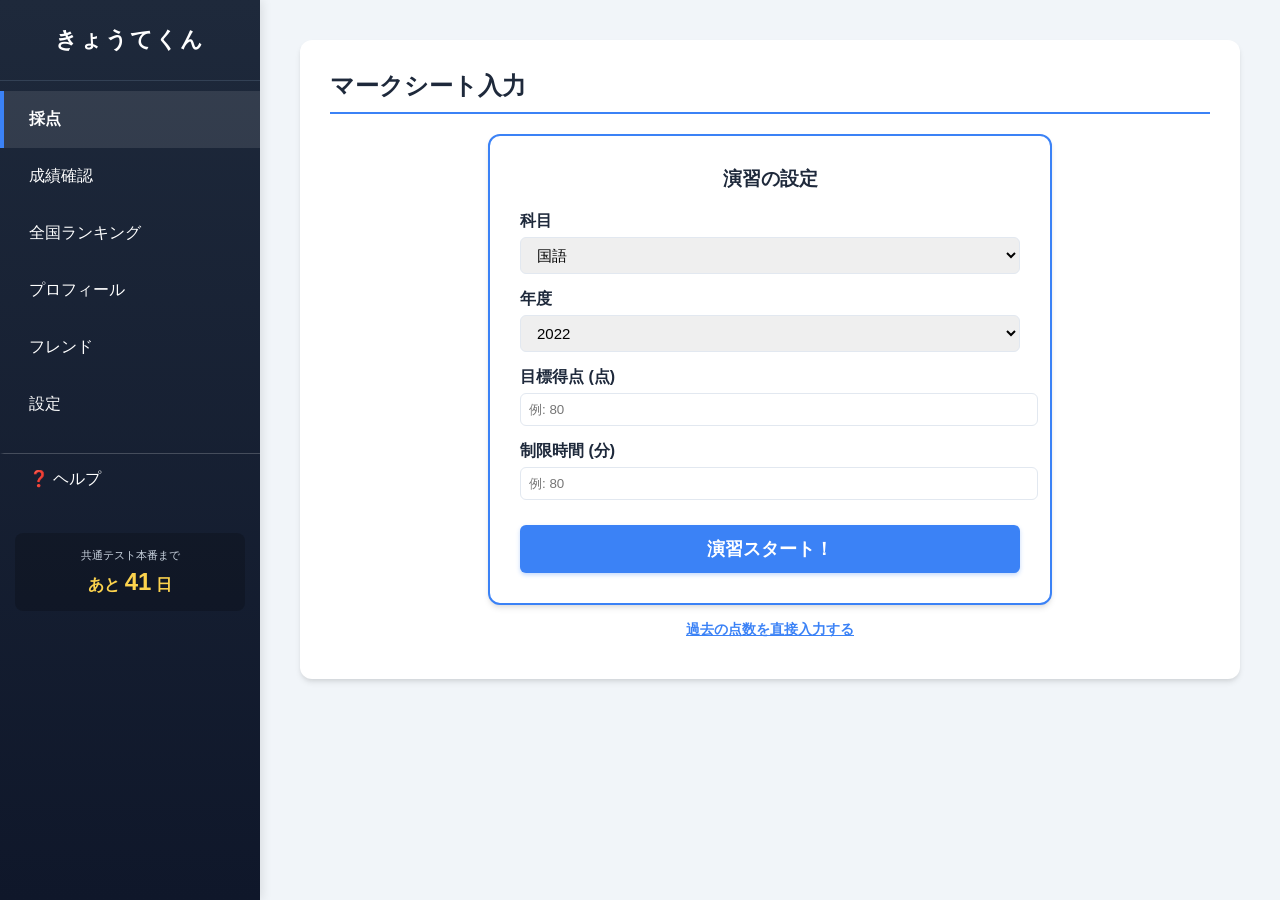
==== index.html @ b3121cf5 "Update index.html" ====
<!DOCTYPE html>
<html lang="ja">

<head>
    <meta charset="UTF-8">
    <meta name="viewport" content="width=device-width, initial-scale=1.0, maximum-scale=1.0, user-scalable=no">
    <title>共通テスト採点システム - きょうてくん</title>
    <link rel="stylesheet" href="style.css?v=4">
    <script src="https://cdn.jsdelivr.net/npm/chart.js"></script>
</head>

<body>

    <div class="app-container">
        <aside class="sidebar">
            <div class="sidebar-header">
                <h1>きょうてくん</h1>
            </div>
            <ul class="nav-menu">
                <li class="active" onclick="switchTab('tab-grading')">採点</li>
                <li onclick="switchTab('tab-results')">成績確認</li>
                <li onclick="switchTab('tab-ranking')">全国ランキング</li>
                <li onclick="switchTab('tab-profile')">プロフィール</li>
                <li onclick="switchTab('tab-friends')">フレンド</li>
                <li onclick="switchTab('tab-settings')">設定</li>
                <li onclick="switchTab('tab-help')"
                    style="margin-top: 20px; border-top: 1px solid rgba(255,255,255,0.2); padding-top: 15px;">❓ ヘルプ</li>
            </ul>
            <div class="countdown-pc"
                style="margin-top: auto; padding: 15px; background: rgba(0,0,0,0.2); margin: 15px; border-radius: 8px; text-align: center;">
                <p style="margin: 0; font-size: 11px; color: #cbd5e1;">共通テスト本番まで</p>
                <div style="font-size: 16px; font-weight: bold; color: #fcd34d; margin-top: 5px;">
                    あと <span class="days-to-test" style="font-size: 24px;">--</span> 日
                </div>
            </div>
        </aside>

        <main class="main-content">

            <section id="tab-grading" class="tab-section active">
                <h2>マークシート入力</h2>
                <div class="countdown-mobile"
                    style="margin: 0 auto 20px; max-width: 500px; background: linear-gradient(135deg, #1e293b, #0f172a); border-left: 5px solid #fcd34d; padding: 15px; border-radius: 8px; text-align: center; color: white; display: flex; justify-content: center; align-items: center; gap: 15px;">
                    <span style="font-size: 14px; color: #cbd5e1;">共通テスト本番まで</span>
                    <span style="font-size: 18px; font-weight: bold; color: #fcd34d;">あと <span class="days-to-test"
                            style="font-size: 28px;">--</span> 日</span>
                </div>
                <div id="exam-setup-section"
                    style="max-width: 500px; margin: 0 auto; background: var(--surface); padding: 30px; border-radius: 12px; box-shadow: var(--shadow); border: 2px solid var(--primary);">
                    <h3 style="text-align: center; margin-top: 0; color: var(--text-main);">演習の設定</h3>

                    <div style="margin-bottom: 15px;">
                        <label style="display: block; font-weight: bold; margin-bottom: 5px;">科目</label>
                        <select id="subject" onchange="loadYears()" style="width: 100%;">
                            <option value="japanese">国語</option>
                            <option value="englishR">英語R（リーディング）</option>
                            <option value="englishL">英語L（リスニング）</option>
                            <option value="math1A">数学ⅠA</option>
                            <option value="math2BC">数学ⅡBC</option>
                        </select>
                    </div>

                    <div style="margin-bottom: 15px;">
                        <label style="display: block; font-weight: bold; margin-bottom: 5px;">年度</label>
                        <select id="year" style="width: 100%;"></select>
                    </div>

                    <div style="margin-bottom: 15px;">
                        <label style="display: block; font-weight: bold; margin-bottom: 5px;">目標得点 (点)</label>
                        <input type="number" id="target-score" placeholder="例: 80"
                            style="width: 100%; padding: 8px; border-radius: 6px; border: 1px solid var(--border);">
                    </div>

                    <div style="margin-bottom: 25px;">
                        <label style="display: block; font-weight: bold; margin-bottom: 5px;">制限時間 (分)</label>
                        <input type="number" id="time-limit" placeholder="例: 80"
                            style="width: 100%; padding: 8px; border-radius: 6px; border: 1px solid var(--border);">
                    </div>

                    <button onclick="startExam()" style="width: 100%; font-size: 18px; padding: 12px;">演習スタート！</button>
                </div>

                <div style="text-align: center; margin-top: 15px;">
                    <a href="javascript:void(0)"
                        onclick="document.getElementById('direct-input-section').style.display='block'; loadDirectYears();"
                        style="color: var(--primary); text-decoration: underline; font-size: 14px; font-weight: bold;">過去の点数を直接入力する</a>
                </div>

                <div id="direct-input-section"
                    style="display: none; max-width: 500px; margin: 20px auto 0; background: var(--surface); padding: 30px; border-radius: 12px; box-shadow: var(--shadow); border: 2px dashed var(--primary);">
                    <h3 style="text-align: center; margin-top: 0; color: var(--primary-dark);">手動で点数を入力</h3>
                    <p style="font-size: 12px; color: #ef4444; margin-bottom: 15px;">※直接入力した成績は全国ランキングに送信できません。</p>

                    <div style="margin-bottom: 15px;">
                        <label style="display: block; font-weight: bold; margin-bottom: 5px;">科目</label>
                        <select id="direct-subject" onchange="loadDirectYears()" style="width: 100%;">
                            <option value="japanese">国語</option>
                            <option value="englishR">英語R（リーディング）</option>
                            <option value="englishL">英語L（リスニング）</option>
                            <option value="math1A">数学ⅠA</option>
                            <option value="math2BC">数学ⅡBC</option>
                        </select>
                    </div>
                    <div style="margin-bottom: 15px;">
                        <label style="display: block; font-weight: bold; margin-bottom: 5px;">年度</label>
                        <select id="direct-year" style="width: 100%;"></select>
                    </div>
                    <div style="margin-bottom: 25px;">
                        <label style="display: block; font-weight: bold; margin-bottom: 5px;">得点</label>
                        <input type="number" id="direct-score" placeholder="例: 85"
                            style="width: 100%; padding: 8px; border-radius: 6px; border: 1px solid var(--border);">
                    </div>
                    <div style="display: flex; gap: 10px;">
                        <button onclick="document.getElementById('direct-input-section').style.display='none'"
                            style="background: #94a3b8; flex: 1; padding: 12px; font-weight: bold; border: none; border-radius: 4px; color: white;">キャンセル</button>
                        <button onclick="saveDirectScore()"
                            style="flex: 1; padding: 12px; font-weight: bold; background: var(--primary); color: white; border: none; border-radius: 4px;">成績を登録</button>
                    </div>
                </div>

                <div id="exam-sheet-section" style="display: none;">
                    <div
                        style="display: flex; justify-content: space-between; align-items: center; background: #1e293b; color: white; padding: 15px 20px; border-radius: 8px; margin-bottom: 20px; flex-wrap: wrap; gap: 10px;">
                        <div>
                            <span id="display-exam-subject" style="font-weight: bold; font-size: 18px;">科目名</span>
                            <span id="display-exam-year" style="margin-left: 10px; color: #cbd5e1;">年度</span>
                        </div>
                        <div style="display: flex; gap: 20px; align-items: center;">
                            <div style="font-size: 14px;">目標: <strong id="display-target-score"
                                    style="color: #fcd34d; font-size: 18px;">--</strong> 点</div>
                            <div style="background: rgba(255,255,255,0.1); padding: 5px 12px; border-radius: 6px;">残り時間:
                                <strong id="display-timer"
                                    style="color: #ef4444; font-size: 20px; letter-spacing: 1px;">--:--</strong>
                            </div>
                        </div>
                    </div>
                    <div
                        style="display: flex; justify-content: space-between; align-items: center; background: #1e293b; color: white; padding: 15px 20px; border-radius: 8px; margin-bottom: 20px; flex-wrap: wrap; gap: 10px;">
                    </div>

                    <div
                        style="margin-bottom: 20px; background: white; padding: 15px; border-radius: 8px; border: 2px solid #cbd5e1;">
                        <label
                            style="display: block; font-weight: bold; margin-bottom: 5px; font-size: 14px; color: var(--primary-dark);">📱
                            キーボード・テンキーで連続入力</label>
                        <p style="font-size: 11px; color: var(--text-muted); margin-top: 0; margin-bottom: 8px;">
                            枠をタップすると数字キーボードが開きます。（予測変換・全角オフ）</p>
                        <input type="text" id="fast-answer-input" inputmode="numeric" pattern="[0-9\s]*"
                            autocomplete="off" spellcheck="false" placeholder="ここをタップして解答を連続入力"
                            style="width: 100%; padding: 12px; font-size: 24px; letter-spacing: 8px; font-family: monospace; border: 1px solid var(--border); border-radius: 6px; box-sizing: border-box; background: #f8fafc;">
                    </div>

                    <div id="sheet-container" class="sheet-container"></div>
                    <br>
                    <div style="display: flex; gap: 10px; justify-content: center;">
                        <button onclick="gradeTest()" style="padding: 12px 30px; font-size: 16px;">採点して成績を確認</button>
                        <button onclick="backToSetup()" style="background: #64748b; padding: 12px 20px;">設定に戻る</button>
                    </div>
                </div>
            </section>

            <section id="tab-results" class="tab-section">
                <h2>成績表・志望校判定</h2>
                <div style="display: flex; gap: 20px; align-items: center; margin-bottom: 20px;">
                    <div>
                        年度:
                        <select id="result-year" onchange="updateReport(); updateChart(); updateJudge();"
                            style="padding: 5px; border-radius: 4px; font-size: 16px;">
                        </select>
                    </div>
                    <div>
                        志望校:
                        <select id="university" onchange="updateJudge(); updateChart();"
                            style="padding: 5px; border-radius: 4px; font-size: 16px;">
                            <option value="nagoya">名古屋大学</option>
                            <option value="nagoyaTech">名古屋工業大学</option>
                            <option value="nanzan">南山大学</option>
                        </select>
                    </div>
                </div>
                <hr>
                <div class="scoreContainer">
                    <div class="topArea">
                        <div class="judgeBox">
                            <h3>志望校判定</h3>
                            <div id="judgeLetter">-</div>
                            <div id="judgeUniversity"></div>
                            <div
                                style="margin-top: 20px; padding-top: 15px; border-top: 1px dashed #fda4af; text-align: left; font-size: 15px; color: #881337; line-height: 1.6;">
                                <div>
                                    <strong>次の判定まで:</strong> <span id="judgeNextPoints">--</span>
                                </div>
                                <div>
                                    <strong>志望校内順位:</strong> <span id="judgeUniRank">--</span>
                                </div>
                            </div>
                        </div>
                        <div class="chartBox">
                            <canvas id="radarChart"></canvas>
                        </div>
                    </div>
                    <div class="bottomArea">
                        <table class="scoreTable">
                            <thead>
                                <tr>
                                    <th>科目</th>
                                    <th>得点</th>
                                    <th>平均</th>
                                    <th>標準偏差</th>
                                    <th>偏差値</th>
                                </tr>
                            </thead>
                            <tbody id="reportBody"></tbody>
                            <tfoot>
                                <tr>
                                    <td>合計</td>
                                    <td id="totalScore"></td>
                                    <td>-</td>
                                    <td>-</td>
                                    <td>-</td>
                                </tr>
                            </tfoot>
                        </table>
                    </div>
                </div>
                <div id="overall-feedback-area" style="margin-top: 30px;"></div>
                <div id="detailed-results-area" style="margin-top: 30px;"></div>

                <hr>
                <div class="cloud-save-area"
                    style="text-align: center; margin-top: 20px; padding: 15px; background: #e3f2fd; border-radius: 8px;">
                    <h3>全国ランキングに参加する</h3>
                    <input type="text" id="nickname" placeholder="ニックネームを入力" style="padding: 8px; font-size: 16px;"
                        readonly>
                    <button onclick="saveScoreToCloud()"
                        style="padding: 8px 16px; font-size: 16px; background: var(--primary); color: white; border: none; border-radius: 4px; cursor: pointer;">成績をクラウドに保存</button>
                </div>
                <br>
                <button onclick="generateDemoResult()">発表用デモ成績</button>
            </section>

            <section id="tab-ranking" class="tab-section">
                <h2>全国ランキング</h2>

                <div
                    style="margin-bottom: 20px; background: var(--surface); padding: 15px; border-radius: 8px; box-shadow: var(--shadow);">
                    <div
                        style="display: flex; gap: 10px; align-items: center; justify-content: center; flex-wrap: wrap;">
                        範囲:
                        <select id="ranking-scope">
                            <option value="national">全国</option>
                            <option value="prefecture">県内</option>
                            <option value="school">校内</option>
                        </select>

                        科目:
                        <select id="ranking-subject">
                            <option value="japanese">国語</option>
                            <option value="englishR">英語R</option>
                            <option value="englishL">英語L</option>
                            <option value="math1A">数学ⅠA</option>
                            <option value="math2BC">数学ⅡBC</option>
                        </select>

                        <button onclick="loadRanking()">ランキングを更新</button>
                    </div>
                </div>

                <div style="overflow-x: auto; padding-bottom: 15px;">
                    <table class="scoreTable" style="min-width: 500px;">
                        <thead>
                            <tr>
                                <th>順位</th>
                                <th>ニックネーム</th>
                                <th>得点</th>
                                <th>偏差値</th>
                            </tr>
                        </thead>
                        <tbody id="rankingBody">
                            <tr>
                                <td colspan="4">「ランキングを更新」ボタンを押してください</td>
                            </tr>
                        </tbody>
                    </table>
                </div>
            </section>

            <section id="tab-profile" class="tab-section">
                <h2>マイプロフィール</h2>
                <div class="game-profile-container">

                    <div class="profile-header">
                        <div class="avatar-box">
                            <img id="display-avatar" src="https://api.dicebear.com/7.x/bottts/svg?seed=guest"
                                alt="アバター">
                        </div>
                        <div class="user-info">
                            <h3 id="display-nickname">ゲストプレイヤー</h3>
                            <p class="user-id">ID: <span id="display-userid">未設定</span></p>

                            <div class="level-container">
                                <span class="level-text">Lv. <span id="display-level">1</span></span>
                                <div class="progress-bar-bg">
                                    <div class="progress-bar-fill" id="display-exp-bar" style="width: 0%;"></div>
                                </div>
                                <span class="exp-text" id="display-exp-text">EXP: 0 / 100</span>
                            </div>
                        </div>
                    </div>

                    <div class="profile-stats">
                        <div class="stat-box">
                            <h4>フレンド</h4>
                            <p id="display-friend-count">0 人</p>
                        </div>
                        <div class="stat-box">
                            <h4>所属グループ</h4>
                            <p>-</p>
                        </div>
                        <div class="stat-box">
                            <h4>最高偏差値</h4>
                            <p id="display-top-hensachi">--</p>
                        </div>
                    </div>

                    <div class="achievements">
                        <h3>実績バッジ</h3>
                        <div class="badges-grid">
                            <div class="badge gold">👑 全国1位達成</div>
                            <div class="badge silver">💯 数学100点</div>
                            <div class="badge bronze">🔥 10年分完走</div>
                            <div class="badge locked">🔒 物理満点</div>
                            <div class="badge locked">🔒 連続ログイン30日</div>
                        </div>
                    </div>
                </div>
            </section>

            <section id="tab-settings" class="tab-section">
                <h2>設定</h2>
                <div
                    style="text-align: left; max-width: 400px; margin: 0 auto; background: white; padding: 20px; border-radius: 8px; border: 2px solid var(--primary);">
                    <p style="font-size: 14px; color: var(--text-muted); margin-top: 0;">設定した情報は、成績保存やランキングに自動で使われます。
                    </p>

                    <div style="margin-bottom: 15px;">
                        <label style="display: block; font-weight: bold; margin-bottom: 5px;">ユーザーID (半角英数字のみ)</label>
                        <input type="text" id="profile-userid" placeholder="例: yamada2024"
                            style="width: 100%; padding: 8px; box-sizing: border-box;">
                    </div>
                    <div style="margin-bottom: 15px;">
                        <label style="display: block; font-weight: bold; margin-bottom: 5px;">ニックネーム</label>
                        <input type="text" id="profile-nickname" placeholder="ランキングに表示される名前"
                            style="width: 100%; padding: 8px; box-sizing: border-box;">
                    </div>
                    <div style="margin-bottom: 15px;">
                        <label style="display: block; font-weight: bold; margin-bottom: 5px;">都道府県</label>
                        <select id="profile-prefecture" style="width: 100%; padding: 8px; box-sizing: border-box;">
                            <option value="">選択してください</option>
                            <option value="aichi">愛知県</option>
                            <option value="tokyo">東京都</option>
                            <option value="osaka">大阪府</option>
                        </select>
                    </div>
                    <div style="margin-bottom: 15px;">
                        <label style="display: block; font-weight: bold; margin-bottom: 5px;">高校名</label>
                        <input type="text" id="profile-school" placeholder="例：〇〇高校"
                            style="width: 100%; padding: 8px; box-sizing: border-box;">
                    </div>
                    <div style="margin-bottom: 15px;">
                        <label style="display: block; font-weight: bold; margin-bottom: 5px;">学年</label>
                        <select id="profile-grade" style="width: 100%; padding: 8px; box-sizing: border-box;">
                            <option value="3">高校3年生</option>
                            <option value="2">高校2年生</option>
                            <option value="1">高校1年生</option>
                            <option value="0">既卒・その他</option>
                        </select>
                    </div>
                    <div style="margin-bottom: 25px;">
                        <label style="display: block; font-weight: bold; margin-bottom: 5px;">第一志望校</label>
                        <select id="profile-university" style="width: 100%; padding: 8px; box-sizing: border-box;">
                            <option value="nagoya">名古屋大学</option>
                            <option value="nagoyaTech">名古屋工業大学</option>
                            <option value="nanzan">南山大学</option>
                        </select>
                    </div>

                    <button onclick="saveProfile()" style="width: 100%; font-size: 16px;">設定を保存する</button>
                </div>
            </section>
            <section id="tab-friends" class="tab-section">
                <h2>フレンド</h2>

                <div class="friend-search-box">
                    <h3>IDからフレンドを追加</h3>
                    <div style="display: flex; gap: 10px; margin-top: 10px;">
                        <input type="text" id="friend-id-input" placeholder="フレンドのユーザーIDを入力"
                            style="flex-grow: 1; padding: 10px; font-size: 16px;">
                        <button onclick="addFriend()">検索して追加</button>
                    </div>
                    <p style="font-size: 12px; color: var(--text-muted); margin-top: 8px;">
                        ※成績を一度でもクラウドに保存したことがあるユーザーのみ検索できます。
                    </p>
                </div>

                <hr style="margin: 30px 0; border: none; border-top: 1px dashed var(--border);">

                <h3>フレンド一覧</h3>
                <div id="friend-list-container" class="friend-list-grid">
                </div>
            </section>
            <section id="tab-help" class="tab-section">
                <h2>使い方ガイド</h2>

                <div
                    style="text-align: left; max-width: 600px; margin: 0 auto; display: flex; flex-direction: column; gap: 15px;">

                    <div
                        style="background: white; padding: 20px; border-radius: 8px; box-shadow: var(--shadow); border-left: 5px solid var(--primary);">
                        <h3 style="margin-top: 0; color: var(--primary-dark);">📝 1. 過去問を採点しよう</h3>
                        <p style="font-size: 14px; color: var(--text-main); line-height: 1.6; margin-bottom: 0;">
                            「採点」タブから科目・年度・目標点数などを設定してスタートします。<br>
                            <strong>💡 超便利！連続入力機能：</strong><br>
                            マークシートの上の枠をタップすると、スマホのテンキーから「1234...」と数字を連続で打ち込むだけで、一瞬でマークが塗りつぶされます！
                        </p>
                    </div>

                    <div
                        style="background: white; padding: 20px; border-radius: 8px; box-shadow: var(--shadow); border-left: 5px solid #10b981;">
                        <h3 style="margin-top: 0; color: #047857;">📊 2. AI弱点分析と志望校判定</h3>
                        <p style="font-size: 14px; color: var(--text-main); line-height: 1.6; margin-bottom: 0;">
                            採点すると、自動で「偏差値」と「志望校のA〜E判定」が算出されます。<br>
                            一番下には <strong>AIによる弱点分析アドバイス</strong> が表示されるので、次回の復習に役立てましょう！
                        </p>
                    </div>

                    <div
                        style="background: white; padding: 20px; border-radius: 8px; box-shadow: var(--shadow); border-left: 5px solid #f59e0b;">
                        <h3 style="margin-top: 0; color: #b45309;">☁️ 3. 成績をクラウドに保存</h3>
                        <p style="font-size: 14px; color: var(--text-main); line-height: 1.6; margin-bottom: 0;">
                            成績タブの下にある「成績をクラウドに保存」を押すと、自分の点数が全国に共有されます。<br>
                            ※事前に「設定」タブから、<strong>ユーザーID</strong>と<strong>ニックネーム</strong>を登録しておいてください。
                        </p>
                    </div>

                    <div
                        style="background: white; padding: 20px; border-radius: 8px; box-shadow: var(--shadow); border-left: 5px solid #8b5cf6;">
                        <h3 style="margin-top: 0; color: #5b21b6;">👑 4. ランキングとフレンド機能</h3>
                        <p style="font-size: 14px; color: var(--text-main); line-height: 1.6; margin-bottom: 0;">
                            「全国ランキング」では、志望校内での自分の立ち位置や、全国のライバルと順位を競えます。<br>
                            また、「フレンド」タブで友達のIDを検索して追加すれば、お互いのモチベーションアップに！
                        </p>
                    </div>

                    <div
                        style="background: white; padding: 20px; border-radius: 8px; box-shadow: var(--shadow); border-left: 5px solid #ec4899;">
                        <h3 style="margin-top: 0; color: #be185d;">🎮 5. 勉強してレベルアップ！</h3>
                        <p style="font-size: 14px; color: var(--text-main); line-height: 1.6; margin-bottom: 0;">
                            初めての過去問を解いて採点するたびに、<strong>経験値（EXP）を100獲得</strong>します。<br>
                            勉強すればするほどRPGゲームのようにレベルが上がっていくので、最高レベルを目指して演習を頑張りましょう！
                        </p>
                    </div>

                </div>
            </section>
        </main>
        <nav class="bottom-nav">
            <div class="nav-item active" onclick="switchTab('tab-grading'); updateBottomNav(this)">
                <div class="nav-icon">✏️</div><span>採点</span>
            </div>
            <div class="nav-item" onclick="switchTab('tab-results'); updateBottomNav(this)">
                <div class="nav-icon">📊</div><span>成績</span>
            </div>
            <div class="nav-item" onclick="switchTab('tab-ranking'); updateBottomNav(this)">
                <div class="nav-icon">👑</div><span>順位</span>
            </div>
            <div class="nav-item" onclick="switchTab('tab-profile'); updateBottomNav(this)">
                <div class="nav-icon">👤</div><span>プロフ</span>
            </div>
            <div class="nav-item" onclick="switchTab('tab-friends'); updateBottomNav(this)">
                <div class="nav-icon">🤝</div><span>友だち</span>
            </div>
            <div class="nav-item" onclick="switchTab('tab-settings'); updateBottomNav(this)">
                <div class="nav-icon">⚙️</div><span>設定</span>
            </div>
            <div class="nav-item" onclick="switchTab('tab-help'); updateBottomNav(this)">
                <div class="nav-icon">❓</div><span>ヘルプ</span>
            </div>
        </nav>
    </div>

    <script type="module">
        import { initializeApp } from "https://www.gstatic.com/firebasejs/10.8.1/firebase-app.js";
        import { getFirestore, collection, addDoc, getDocs, query, where, updateDoc, doc } from "https://www.gstatic.com/firebasejs/10.8.1/firebase-firestore.js";

        const firebaseConfig = {
            apiKey: "AIzaSyDY9KeJQillEX0_nwtlgQMsupa-n_zsodY",
            authDomain: "kyoute-kun.firebaseapp.com",
            projectId: "kyoute-kun",
            storageBucket: "kyoute-kun.firebasestorage.app",
            messagingSenderId: "322348681555",
            appId: "1:322348681555:web:7ae403b297b64844f8f9a6"
        };

        const app = initializeApp(firebaseConfig);
        const db = getFirestore(app);

        window.db = db;
        window.collection = collection;
        window.addDoc = addDoc;
        window.getDocs = getDocs;
        window.query = query;
        window.where = where;
        window.updateDoc = updateDoc;
        window.doc = doc;

        console.log("Firebase Database is ready!");
    </script>

    <div id="toast-container"
        style="position: fixed; top: 20px; right: 20px; z-index: 9999; display: flex; flex-direction: column; gap: 10px; pointer-events: none;">
    </div>

    <div id="custom-modal-overlay"
        style="display: none; position: fixed; top: 0; left: 0; width: 100%; height: 100%; background: rgba(0,0,0,0.5); z-index: 10000; justify-content: center; align-items: center; backdrop-filter: blur(5px);">
        <div
            style="background: white; padding: 25px 30px; border-radius: 12px; max-width: 400px; width: 90%; box-shadow: 0 10px 25px rgba(0,0,0,0.3); text-align: center; border: 3px solid var(--primary); animation: popIn 0.3s cubic-bezier(0.175, 0.885, 0.32, 1.275);">
            <h3 id="custom-modal-title" style="margin-top: 0; color: var(--primary-dark); font-size: 20px;">確認</h3>
            <p id="custom-modal-message"
                style="margin-bottom: 25px; color: var(--text-main); line-height: 1.6; font-size: 15px; white-space: pre-wrap; text-align: left;">
            </p>
            <div style="display: flex; gap: 15px; justify-content: center;">
                <button id="custom-modal-cancel"
                    style="background: #94a3b8; padding: 12px 20px; flex: 1; font-weight: bold; font-size: 15px;">キャンセル</button>
                <button id="custom-modal-ok"
                    style="background: var(--primary); padding: 12px 20px; flex: 1; font-weight: bold; font-size: 15px;">OK</button>
            </div>
        </div>
    </div>
    <script src="script.js"></script>
</body>

</html>
---- style.css ----
/* =========================================
   1. 全体の設定（カラーパレットと基本フォント）
   ========================================= */
:root {
    --primary: #3b82f6;
    /* メインの青色 */
    --primary-dark: #2563eb;
    /* ホバー時の濃い青 */
    --bg-color: #f1f5f9;
    /* 背景の薄いグレー */
    --surface: #ffffff;
    /* カードの白色 */
    --text-main: #1e293b;
    /* メインテキスト（濃いグレー） */
    --text-muted: #64748b;
    /* サブテキスト */
    --border: #e2e8f0;
    /* 境界線の色 */
    --accent: #ef4444;
    /* アクセント（赤） */
    --shadow: 0 4px 6px -1px rgba(0, 0, 0, 0.1), 0 2px 4px -1px rgba(0, 0, 0, 0.06);
}

body {
    font-family: 'Helvetica Neue', Arial, 'Hiragino Kaku Gothic ProN', 'Hiragino Sans', Meiryo, sans-serif;
    margin: 0;
    background: var(--bg-color);
    color: var(--text-main);
}

/* =========================================
   2. レイアウト（サイドバーとメイン画面）
   ========================================= */
.app-container {
    display: flex;
    height: 100vh;
}

.sidebar {
    width: 260px;
    background: linear-gradient(180deg, #1e293b 0%, #0f172a 100%);
    color: white;
    display: flex;
    flex-direction: column;
    box-shadow: 2px 0 10px rgba(0, 0, 0, 0.1);
    z-index: 10;
}

.sidebar-header {
    padding: 25px 20px;
    text-align: center;
    border-bottom: 1px solid #334155;
}

.sidebar-header h1 {
    margin: 0;
    font-size: 22px;
    letter-spacing: 2px;
}

.nav-menu {
    list-style: none;
    padding: 10px 0;
    margin: 0;
}

.nav-menu li {
    padding: 18px 25px;
    font-size: 16px;
    cursor: pointer;
    transition: all 0.3s ease;
    border-left: 4px solid transparent;
}

.nav-menu li:hover {
    background: rgba(255, 255, 255, 0.05);
    padding-left: 30px;
    /* ホバー時に少し右に動く */
}

.nav-menu li.active {
    background: rgba(255, 255, 255, 0.1);
    border-left: 4px solid var(--primary);
    font-weight: bold;
}

.main-content {
    flex-grow: 1;
    padding: 40px;
    overflow-y: auto;
}

/* =========================================
   3. タブとカードのデザイン
   ========================================= */
.tab-section {
    display: none;
    background: var(--surface);
    border-radius: 12px;
    padding: 30px;
    box-shadow: var(--shadow);
    max-width: 1000px;
    margin: 0 auto;
    animation: fadeIn 0.4s ease;
    /* タブ切り替え時のフワッと表示 */
}

.tab-section.active {
    display: block;
}

@keyframes fadeIn {
    from {
        opacity: 0;
        transform: translateY(10px);
    }

    to {
        opacity: 1;
        transform: translateY(0);
    }
}

h2 {
    border-bottom: 2px solid var(--primary);
    padding-bottom: 10px;
    margin-top: 0;
    color: var(--text-main);
}

/* =========================================
   4. ボタンと入力フォーム
   ========================================= */
button {
    background: var(--primary);
    color: white;
    border: none;
    padding: 10px 20px;
    border-radius: 6px;
    font-size: 15px;
    font-weight: bold;
    cursor: pointer;
    box-shadow: 0 2px 4px rgba(59, 130, 246, 0.3);
    transition: all 0.2s;
}

button:hover {
    background: var(--primary-dark);
    transform: translateY(-2px);
    /* ホバー時に少し浮く */
    box-shadow: 0 4px 8px rgba(59, 130, 246, 0.4);
}

select,
input[type="text"] {
    padding: 8px 12px;
    border: 1px solid var(--border);
    border-radius: 6px;
    font-size: 15px;
    outline: none;
    transition: border 0.3s;
}

select:focus,
input[type="text"]:focus {
    border-color: var(--primary);
    box-shadow: 0 0 0 2px rgba(59, 130, 246, 0.2);
}

/* マークシートを横に並べるためのコンテナ */
.sheet-container {
    display: flex;
    flex-wrap: wrap;
    /* 画面に入り切らない場合は自動で下段に折り返す */
    gap: 30px;
    /* テーブル同士の隙間 */
    justify-content: center;
    /* 画面の中央に寄せる */
    margin: 20px 0;
}

/* 小分けにされたマークシートテーブル独自のデザイン */
.mark-table {
    width: auto;
    /* 画面いっぱい(100%)に広がるのを防ぐ */
    margin: 0;
    background: var(--surface);
    border-radius: 8px;
    box-shadow: var(--shadow);
    overflow: hidden;
    /* 角丸を綺麗に適用するため */
}

/* 選択肢の隙間を少しコンパクトにして見やすくする */
.mark-table th,
.mark-table td {
    padding: 6px 10px;
}

.mark-table .choice {
    width: 28px;
    /* 複数列でも画面に収まるように少し小さく */
    height: 28px;
    font-size: 14px;
}

/* =========================================
   5. マークシート（テーブル）のデザイン
   ========================================= */
/* =========================================
   5. マークシートのデザイン（本物志向）
   ========================================= */
.sheet-container {
    display: flex;
    justify-content: center;
    margin: 30px 0;
}

.mark-sheet-block {
    background: #ffffff;
    padding: 30px 40px;
    border-radius: 12px;
    box-shadow: var(--shadow);
    border: 1px solid var(--border);
    max-width: 600px;
}

/* 1問ごとの行 */
.mark-row {
    display: flex;
    align-items: center;
    margin-bottom: 12px;
    padding-bottom: 12px;
    border-bottom: 1px dashed #e2e8f0;
}

.mark-row:last-child {
    border-bottom: none;
    margin-bottom: 0;
    padding-bottom: 0;
}

/* 左側の解答番号（丸の拡大に合わせて少し大きくします） */
.q-num {
    background: #f8fafc;
    color: #475569;
    font-size: 18px;
    /* 16px -> 18px */
    font-weight: bold;
    width: 44px;
    /* 36px -> 44px */
    height: 44px;
    /* 36px -> 44px */
    display: flex;
    justify-content: center;
    align-items: center;
    border-radius: 8px;
    margin-right: 30px;
    border: 2px solid #e2e8f0;
}

/* 丸を横に並べる */
.bubbles {
    display: flex;
    gap: 16px;
    /* 押し間違いを防ぐため、12px -> 16px へ隙間を広げます */
}

/* 選択肢の丸（タップしやすい44pxへ拡大） */
.choice.bubble {
    width: 44px;
    /* 32px -> 44px */
    height: 44px;
    /* 32px -> 44px */
    border: 2px solid #94a3b8;
    border-radius: 50%;
    display: flex;
    justify-content: center;
    align-items: center;
    color: #64748b;
    font-weight: bold;
    font-size: 18px;
    /* 15px -> 18px */
    cursor: pointer;
    background: white;
    transition: all 0.2s;
    /* タップした時に青い枠が出るのを防ぐ（スマホ向け） */
    -webkit-tap-highlight-color: transparent;
}

/* マウスを乗せたとき */
.choice.bubble:hover {
    background: #f1f5f9;
    border-color: var(--primary);
    color: var(--primary);
}

/* 鉛筆で塗りつぶした状態（黒鉛のような色） */
.choice.bubble.selected {
    background: #334155;
    border-color: #334155;
    color: white;
    /* 塗った後は文字を白抜きにする */
    transform: scale(1.05);
    /* 少しだけ大きくなる */
}

/* -----------------------------------------
   ※成績表などのテーブル用基本設定（残す）
   ----------------------------------------- */
table {
    width: 100%;
    border-collapse: collapse;
    margin: 20px 0;
}

th,
td {
    padding: 12px;
    text-align: center;
    border-bottom: 1px solid var(--border);
}

th {
    background: var(--bg-color);
    font-weight: bold;
    color: var(--text-muted);
}

/* =========================================
   6. 成績画面・ランキング
   ========================================= */
.scoreContainer {
    display: flex;
    flex-direction: column;
    gap: 30px;
}

.topArea {
    display: flex;
    gap: 20px;
}

.judgeBox {
    flex: 1;
    background: #fff1f2;
    border: 2px solid #fda4af;
    border-radius: 12px;
    text-align: center;
    padding: 30px;
    box-shadow: var(--shadow);
}

.judgeBox h3 {
    margin-top: 0;
    color: #be123c;
}

#judgeLetter {
    font-size: 100px;
    font-weight: bold;
    color: var(--accent);
    line-height: 1;
    text-shadow: 2px 2px 4px rgba(0, 0, 0, 0.1);
}

#judgeUniversity {
    font-size: 20px;
    font-weight: bold;
    color: #881337;
    margin-top: 15px;
}

.chartBox {
    flex: 1.5;
    background: var(--bg-color);
    border-radius: 12px;
    padding: 20px;
}

.scoreTable th {
    background: var(--primary);
    color: white;
}

.scoreTable tbody tr:hover {
    background: #f8fafc;
}

tfoot {
    background: #e2e8f0;
    font-weight: bold;
    font-size: 18px;
}

/* =========================================
   6. ランキング王冠（メダル）の装飾
   ========================================= */
.crown {
    display: inline-flex;
    align-items: center;
    justify-content: center;
    gap: 4px;
    font-weight: bold;
    font-size: 16px;
    padding: 4px 10px;
    border-radius: 20px;
    box-shadow: 0 2px 4px rgba(0, 0, 0, 0.05);
}

/* 金の王冠 */
.crown.gold {
    color: #856404;
    background-color: #fff3cd;
    border: 1px solid #ffeeba;
}

/* 銀の王冠 */
.crown.silver {
    color: #4d5154;
    background-color: #e2e3e5;
    border: 1px solid #d6d8db;
}

/* 銅の王冠 */
.crown.bronze {
    color: #721c24;
    background-color: #f8d7da;
    border: 1px solid #f5c6cb;
}

/* =========================================
   7. ゲーム風プロフィール画面
   ========================================= */
.game-profile-container {
    background: var(--surface);
    border-radius: 12px;
    padding: 20px;
    color: var(--text-main);
}

.profile-header {
    display: flex;
    align-items: center;
    gap: 30px;
    background: linear-gradient(135deg, #1e293b, #0f172a);
    padding: 30px;
    border-radius: 12px;
    color: white;
    box-shadow: 0 4px 15px rgba(0, 0, 0, 0.2);
}

.avatar-box {
    width: 100px;
    height: 100px;
    background: white;
    border-radius: 50%;
    padding: 5px;
    border: 3px solid var(--primary);
    box-shadow: 0 0 15px rgba(59, 130, 246, 0.5);
}

.avatar-box img {
    width: 100%;
    height: 100%;
    border-radius: 50%;
}

.user-info h3 {
    margin: 0 0 5px 0;
    font-size: 24px;
    letter-spacing: 1px;
}

.user-id {
    margin: 0 0 15px 0;
    color: #94a3b8;
    font-size: 14px;
}

/* レベルゲージ */
.level-container {
    width: 300px;
}

.level-text {
    font-weight: bold;
    color: #fcd34d;
    font-size: 18px;
}

.progress-bar-bg {
    width: 100%;
    height: 12px;
    background: rgba(255, 255, 255, 0.2);
    border-radius: 6px;
    margin: 5px 0;
    overflow: hidden;
}

.progress-bar-fill {
    height: 100%;
    background: linear-gradient(90deg, #3b82f6, #60a5fa);
    border-radius: 6px;
    transition: width 1s ease-in-out;
}

.exp-text {
    font-size: 12px;
    color: #cbd5e1;
}

/* フレンド等のステータス */
.profile-stats {
    display: flex;
    gap: 20px;
    margin: 30px 0;
}

.stat-box {
    flex: 1;
    background: #f8fafc;
    border: 1px solid var(--border);
    border-radius: 8px;
    padding: 15px;
    text-align: center;
}

.stat-box h4 {
    margin: 0 0 10px 0;
    color: var(--text-muted);
    font-size: 14px;
}

.stat-box p {
    margin: 0;
    font-size: 20px;
    font-weight: bold;
    color: var(--primary);
}

/* 実績バッジ */
.achievements h3 {
    border-bottom: 2px solid var(--primary);
    padding-bottom: 10px;
    margin-bottom: 20px;
}

.badges-grid {
    display: flex;
    flex-wrap: wrap;
    gap: 15px;
}

.badge {
    padding: 12px 20px;
    border-radius: 8px;
    font-weight: bold;
    font-size: 14px;
    box-shadow: 0 2px 5px rgba(0, 0, 0, 0.1);
    display: flex;
    align-items: center;
    gap: 8px;
}

.badge.gold {
    background: linear-gradient(135deg, #fef08a, #eab308);
    color: #713f12;
    border: 1px solid #ca8a04;
}

.badge.silver {
    background: linear-gradient(135deg, #f1f5f9, #cbd5e1);
    color: #334155;
    border: 1px solid #94a3b8;
}

.badge.bronze {
    background: linear-gradient(135deg, #fed7aa, #f97316);
    color: #7c2d12;
    border: 1px solid #c2410c;
}

.badge.locked {
    background: #f1f5f9;
    color: #94a3b8;
    border: 1px dashed #cbd5e1;
    filter: grayscale(100%);
}

/* =========================================
   8. フレンド画面
   ========================================= */
.friend-search-box {
    background: #f8fafc;
    border: 2px solid #e2e8f0;
    border-radius: 12px;
    padding: 20px;
    box-shadow: 0 2px 4px rgba(0, 0, 0, 0.02);
}

.friend-search-box h3 {
    margin-top: 0;
    color: var(--text-main);
}

.friend-list-grid {
    display: grid;
    grid-template-columns: repeat(auto-fill, minmax(280px, 1fr));
    gap: 20px;
    margin-top: 20px;
}

.friend-card {
    display: flex;
    align-items: center;
    background: var(--surface);
    border: 1px solid var(--border);
    border-radius: 10px;
    padding: 15px;
    box-shadow: var(--shadow);
    transition: transform 0.2s;
}

.friend-card:hover {
    transform: translateY(-2px);
    border-color: var(--primary);
}

.friend-avatar {
    width: 50px;
    height: 50px;
    background: #f1f5f9;
    border-radius: 50%;
    margin-right: 15px;
    border: 2px solid #cbd5e1;
}

.friend-info {
    flex-grow: 1;
}

.friend-info h4 {
    margin: 0 0 5px 0;
    font-size: 16px;
    color: var(--text-main);
}

.friend-info p {
    margin: 0;
    font-size: 12px;
    color: var(--text-muted);
}

.remove-btn {
    background: transparent;
    color: #ef4444;
    border: 1px solid #ef4444;
    padding: 5px 10px;
    font-size: 12px;
    box-shadow: none;
}

.remove-btn:hover {
    background: #fef2f2;
    transform: none;
    box-shadow: none;
}

/* --- 実績通知＆ポップアップ用アニメーション --- */
@keyframes slideInRight {
    0% {
        transform: translateX(120%);
        opacity: 0;
    }

    10% {
        transform: translateX(-10px);
        opacity: 1;
    }

    20% {
        transform: translateX(0);
    }

    100% {
        transform: translateX(0);
        opacity: 1;
    }
}

@keyframes fadeOutUp {
    from {
        transform: translateY(0);
        opacity: 1;
    }

    to {
        transform: translateY(-20px);
        opacity: 0;
    }
}

@keyframes popIn {
    0% {
        transform: scale(0.8);
        opacity: 0;
    }

    100% {
        transform: scale(1);
        opacity: 1;
    }
}

.achievement-toast {
    background: linear-gradient(135deg, #1e293b, #0f172a);
    color: white;
    padding: 15px 25px;
    border-radius: 10px;
    border-left: 6px solid #fcd34d;
    box-shadow: 0 8px 25px rgba(0, 0, 0, 0.4);
    display: flex;
    align-items: center;
    gap: 15px;
    animation: slideInRight 5s ease-in-out forwards;
    min-width: 260px;
    pointer-events: auto;
}

.achievement-icon {
    font-size: 32px;
    filter: drop-shadow(0 0 8px rgba(252, 211, 77, 0.6));
}

.achievement-content h4 {
    margin: 0 0 5px 0;
    color: #fcd34d;
    font-size: 16px;
    letter-spacing: 1px;
}

.achievement-content p {
    margin: 0;
    font-size: 13px;
    color: #cbd5e1;
}

/* --- スマホ最適化：ボトムナビゲーション --- */
.bottom-nav {
    display: none;
    position: fixed;
    bottom: 0;
    left: 0;
    width: 100%;
    background: #ffffff;
    box-shadow: 0 -2px 10px rgba(0, 0, 0, 0.1);
    z-index: 1000;
    justify-content: space-around;
    padding: 5px 0;
    padding-bottom: env(safe-area-inset-bottom);
    /* スマホ画面下の余白対応 */
}

.bottom-nav .nav-item {
    text-align: center;
    color: #64748b;
    font-size: 11px;
    font-weight: bold;
    cursor: pointer;
    flex: 1;
    padding: 8px 0;
    transition: 0.2s;
}

.bottom-nav .nav-item.active {
    color: var(--primary);
}

.bottom-nav .nav-icon {
    font-size: 22px;
    margin-bottom: 3px;
}

/* --- スマホ最適化：ボトムナビゲーション --- */
.bottom-nav {
    display: none;
    position: fixed;
    bottom: 0;
    left: 0;
    width: 100%;
    background: #ffffff;
    box-shadow: 0 -2px 10px rgba(0, 0, 0, 0.1);
    z-index: 1000;
    justify-content: space-around;
    padding: 5px 0;
    padding-bottom: env(safe-area-inset-bottom);
    /* スマホ画面下の余白対応 */
}

.bottom-nav .nav-item {
    text-align: center;
    color: #64748b;
    font-size: 11px;
    font-weight: bold;
    cursor: pointer;
    flex: 1;
    padding: 8px 0;
    transition: 0.2s;
}

.bottom-nav .nav-item.active {
    color: var(--primary);
}

.bottom-nav .nav-icon {
    font-size: 22px;
    margin-bottom: 3px;
}

@media (max-width: 768px) {
    .sidebar {
        display: none;
        /* スマホでは左側のメニューを隠す */
    }

    .bottom-nav {
        display: flex;
        /* スマホでは下メニューを表示 */
    }

    .app-container {
        margin-bottom: 70px;
        /* メニューに隠れないように余白を作る */
    }
}

/* --- カウントダウン表示のレスポンシブ対応 --- */
.countdown-mobile {
    display: none !important;
    /* PCではスマホ用を隠す */
}

@media (max-width: 768px) {
    .countdown-mobile {
        display: flex !important;
        /* スマホではスマホ用を出す */
    }

    .countdown-pc {
        display: none !important;
        /* スマホでは左下のPC用を隠す */
    }
}

/* --- 一番下までスクロールできるように余白を追加 --- */
.main-content {
    padding-bottom: 100px;
}

.tab-section {
    padding-bottom: 40px;
}

/* --- スマホ表示のさらなる最適化（レイアウト崩れ防止・強力版） --- */
@media (max-width: 768px) {

    /* 表の横スクロール対応 */
    .scoreContainer {
        overflow-x: auto !important;
        padding-bottom: 15px !important;
    }

    .scoreTable {
        min-width: 500px !important;
    }

    /* ズーム防止とマークシート調整 */
    input,
    select,
    button {
        font-size: 16px !important;
    }

    .mark-row {
        gap: 5px !important;
    }

    .choice {
        width: 28px !important;
        height: 28px !important;
        font-size: 13px !important;
        margin: 1px !important;
    }

    /* ★プロフィール＆ランキングの縦並び化 */
    .profile-header {
        flex-direction: column !important;
        align-items: center !important;
        text-align: center !important;
        gap: 15px !important;
    }

    .profile-stats {
        flex-direction: column !important;
        gap: 10px !important;
    }

    /* フレンド＆ランキングの検索枠 */
    .friend-search-box>div {
        flex-direction: column !important;
    }

    .friend-search-box button {
        width: 100% !important;
        margin-top: 5px !important;
    }

    #tab-ranking select,
    #tab-ranking button {
        width: 100% !important;
        margin-top: 5px !important;
        margin-bottom: 5px !important;
        display: block !important;
    }

    /* グリッド（バッジ・フレンド一覧）を1列にする */
    .badges-grid,
    .friend-list-grid {
        grid-template-columns: 1fr !important;
        display: grid !important;
    }
}

/* --- 成績タブ（成績・グラフ・詳細レポート）のスマホ最適化 --- */
@media (max-width: 768px) {

    /* 1. 年度・志望校の選択プルダウンを縦並びにしてタップしやすくする */
    #tab-results>div:first-of-type {
        flex-direction: column !important;
        align-items: stretch !important;
        gap: 10px !important;
    }

    #result-year,
    #university {
        width: 100% !important;
        box-sizing: border-box;
    }

    /* 2. 志望校判定（左）とレーダーチャート（右）を縦並び（上下）に切り替える */
    .topArea {
        flex-direction: column !important;
        gap: 20px !important;
    }

    .judgeBox,
    .chartBox {
        width: 100% !important;
        box-sizing: border-box;
    }

    .chartBox {
        min-height: 250px;
        /* グラフが潰れないように高さを確保 */
    }

    /* 3. 詳細レポートエリアもはみ出さずに横スクロールできるようにする */
    #detailed-results-area>div {
        overflow-x: auto !important;
        padding-bottom: 15px !important;
        /* スクロールバーが被らないように */
    }

    /* 詳細レポート内の表の最低横幅（潰れ防止） */
    #detailed-results-area .scoreTable {
        min-width: 450px !important;
    }
}
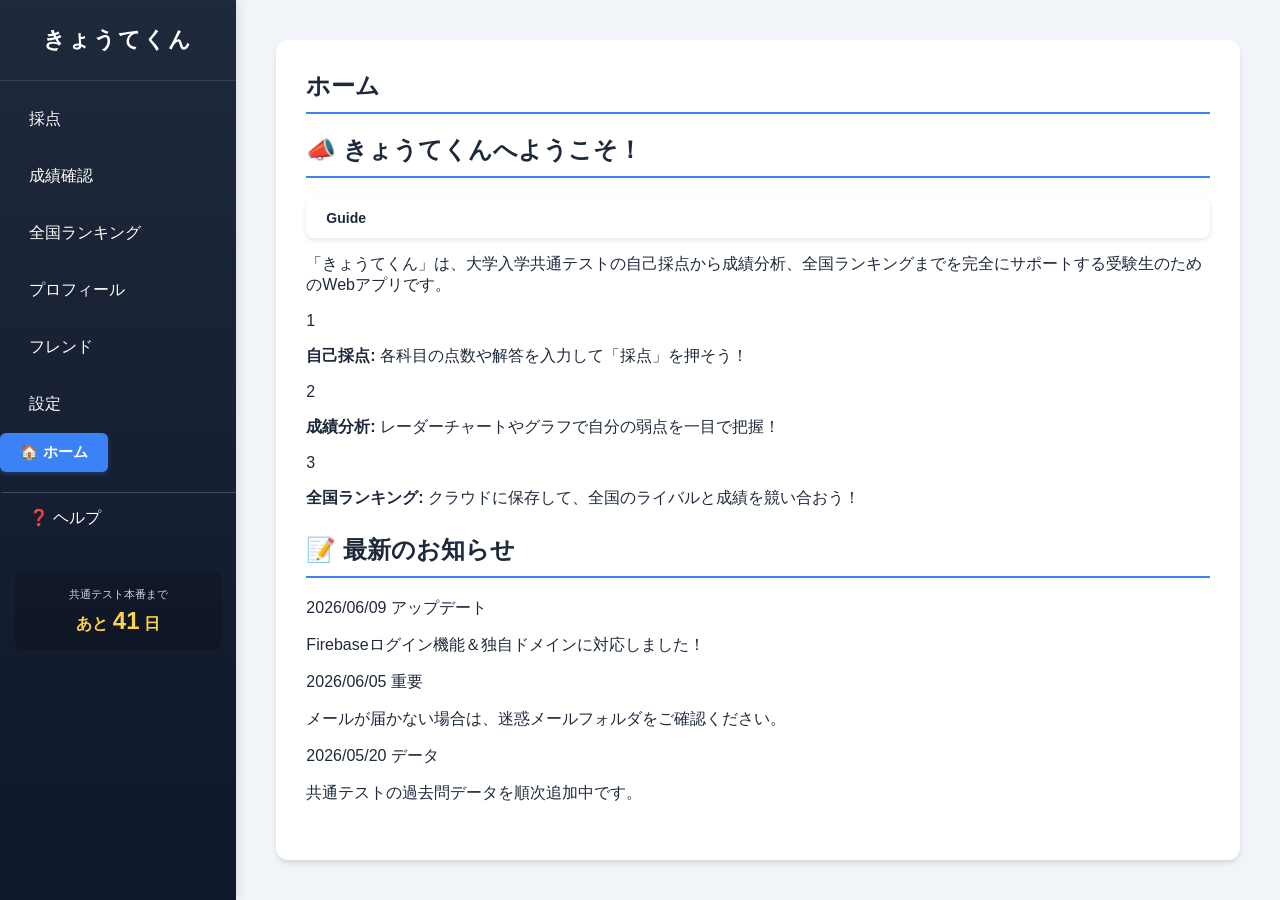
==== commit b50632aa: "Update index.html" ====
--- a/index.html
+++ b/index.html
@@ -7,6 +7,8 @@
     <title>共通テスト採点システム - きょうてくん</title>
     <link rel="stylesheet" href="style.css?v=4">
     <script src="https://cdn.jsdelivr.net/npm/chart.js"></script>
+    <script async src="https://pagead2.googlesyndication.com/pagead/js/adsbygoogle.js?client=ca-pub-1505774252903709"
+        crossorigin="anonymous"></script>
 </head>
 
 <body>
@@ -17,12 +19,15 @@
                 <h1>きょうてくん</h1>
             </div>
             <ul class="nav-menu">
-                <li class="active" onclick="switchTab('tab-grading')">採点</li>
+                <li onclick="switchTab('tab-grading')">採点</li>
                 <li onclick="switchTab('tab-results')">成績確認</li>
                 <li onclick="switchTab('tab-ranking')">全国ランキング</li>
                 <li onclick="switchTab('tab-profile')">プロフィール</li>
                 <li onclick="switchTab('tab-friends')">フレンド</li>
                 <li onclick="switchTab('tab-settings')">設定</li>
+                <nav class="sidebar-nav">
+                    <button onclick="switchTab('home')" id="btn-home" class="nav-btn active">🏠 ホーム</button>
+                </nav>
                 <li onclick="switchTab('tab-help')"
                     style="margin-top: 20px; border-top: 1px solid rgba(255,255,255,0.2); padding-top: 15px;">❓ ヘルプ</li>
             </ul>
@@ -36,8 +41,58 @@
         </aside>
 
         <main class="main-content">
-
-            <section id="tab-grading" class="tab-section active">
+            <section id="tab-home" class="tab-section active">
+                <h2>ホーム</h2>
+
+                <div class="info-card" style="margin-top: 20px;">
+                    <div class="info-header">
+                        <h2>📣 きょうてくんへようこそ！</h2>
+                        <span class="badge">Guide</span>
+                    </div>
+                    <div class="info-body">
+                        <p>「きょうてくん」は、大学入学共通テストの自己採点から成績分析、全国ランキングまでを完全にサポートする受験生のためのWebアプリです。</p>
+                        <div class="step-list">
+                            <div class="step-item">
+                                <span class="step-num">1</span>
+                                <p><strong>自己採点:</strong> 各科目の点数や解答を入力して「採点」を押そう！</p>
+                            </div>
+                            <div class="step-item">
+                                <span class="step-num">2</span>
+                                <p><strong>成績分析:</strong> レーダーチャートやグラフで自分の弱点を一目で把握！</p>
+                            </div>
+                            <div class="step-item">
+                                <span class="step-num">3</span>
+                                <p><strong>全国ランキング:</strong> クラウドに保存して、全国のライバルと成績を競い合おう！</p>
+                            </div>
+                        </div>
+                    </div>
+                </div>
+
+                <div class="news-card" style="margin-top: 25px;">
+                    <div class="info-header">
+                        <h2>📝 最新のお知らせ</h2>
+                    </div>
+                    <div class="news-list">
+                        <div class="news-item">
+                            <span class="news-date">2026/06/09</span>
+                            <span class="news-tag update">アップデート</span>
+                            <p class="news-title">Firebaseログイン機能＆独自ドメインに対応しました！</p>
+                        </div>
+                        <div class="news-item">
+                            <span class="news-date">2026/06/05</span>
+                            <span class="news-tag info">重要</span>
+                            <p class="news-title">メールが届かない場合は、迷惑メールフォルダをご確認ください。</p>
+                        </div>
+                        <div class="news-item">
+                            <span class="news-date">2026/05/20</span>
+                            <span class="news-tag data">データ</span>
+                            <p class="news-title">共通テストの過去問データを順次追加中です。</p>
+                        </div>
+                    </div>
+                </div>
+            </section>
+
+            <section id="tab-grading" class="tab-section">
                 <h2>マークシート入力</h2>
                 <div class="countdown-mobile"
                     style="margin: 0 auto 20px; max-width: 500px; background: linear-gradient(135deg, #1e293b, #0f172a); border-left: 5px solid #fcd34d; padding: 15px; border-radius: 8px; text-align: center; color: white; display: flex; justify-content: center; align-items: center; gap: 15px;">
@@ -343,10 +398,16 @@
                     <p style="font-size: 14px; color: var(--text-muted); margin-top: 0;">設定した情報は、成績保存やランキングに自動で使われます。
                     </p>
 
-                    <div style="margin-bottom: 15px;">
-                        <label style="display: block; font-weight: bold; margin-bottom: 5px;">ユーザーID (半角英数字のみ)</label>
-                        <input type="text" id="profile-userid" placeholder="例: yamada2024"
-                            style="width: 100%; padding: 8px; box-sizing: border-box;">
+                    <div
+                        style="margin-bottom: 15px; padding: 15px; background: #f8fafc; border-radius: 8px; border: 1px solid var(--border);">
+                        <label style="display: block; font-weight: bold; margin-bottom: 10px;">アカウント認証</label>
+                        <div id="auth-status-area">
+                            <p style="font-size: 13px; color: #ef4444; margin-top: 0;">
+                                未ログインです。<br>ランキング参加やクラウド保存にはログインが必要です。</p>
+                            <button onclick="document.getElementById('auth-modal').style.display='flex'"
+                                style="padding: 8px 16px; background: var(--primary); color: white; border: none; border-radius: 4px; width: 100%;">ログイン
+                                / 新規登録</button>
+                        </div>
                     </div>
                     <div style="margin-bottom: 15px;">
                         <label style="display: block; font-weight: bold; margin-bottom: 5px;">ニックネーム</label>
@@ -384,7 +445,19 @@
                             <option value="nanzan">南山大学</option>
                         </select>
                     </div>
-
+                    <div
+                        style="background: #f1f5f9; padding: 15px; border-radius: 8px; margin-bottom: 20px; text-align: center;">
+                        <label
+                            style="font-size: 14px; font-weight: bold; cursor: pointer; display: flex; align-items: center; justify-content: center; gap: 8px;">
+                            <input type="checkbox" id="agree-terms" style="transform: scale(1.5);">
+                            <span>
+                                <a href="terms.html" target="_blank"
+                                    style="color: var(--primary); text-decoration: underline;">利用規約</a> と
+                                <a href="privacy.html" target="_blank"
+                                    style="color: var(--primary); text-decoration: underline;">プライバシーポリシー</a> に同意する
+                            </span>
+                        </label>
+                    </div>
                     <button onclick="saveProfile()" style="width: 100%; font-size: 16px;">設定を保存する</button>
                 </div>
             </section>
@@ -465,6 +538,9 @@
             </section>
         </main>
         <nav class="bottom-nav">
+            <div class="nav-item active" onclick="switchTab('tab-home'); updateBottomNav(this)">
+                <div class="nav-icon">🏠</div><span>ホーム</span>
+            </div>
             <div class="nav-item active" onclick="switchTab('tab-grading'); updateBottomNav(this)">
                 <div class="nav-icon">✏️</div><span>採点</span>
             </div>
@@ -492,7 +568,7 @@
     <script type="module">
         import { initializeApp } from "https://www.gstatic.com/firebasejs/10.8.1/firebase-app.js";
         import { getFirestore, collection, addDoc, getDocs, query, where, updateDoc, doc } from "https://www.gstatic.com/firebasejs/10.8.1/firebase-firestore.js";
-
+        import { getAuth, createUserWithEmailAndPassword, signInWithEmailAndPassword, onAuthStateChanged, signOut, sendPasswordResetEmail, sendEmailVerification } from "https://www.gstatic.com/firebasejs/10.8.1/firebase-auth.js";
         const firebaseConfig = {
             apiKey: "AIzaSyDY9KeJQillEX0_nwtlgQMsupa-n_zsodY",
             authDomain: "kyoute-kun.firebaseapp.com",
@@ -504,7 +580,14 @@
 
         const app = initializeApp(firebaseConfig);
         const db = getFirestore(app);
-
+        const auth = getAuth(app);
+        window.auth = auth;
+        window.createUserWithEmailAndPassword = createUserWithEmailAndPassword;
+        window.signInWithEmailAndPassword = signInWithEmailAndPassword;
+        window.onAuthStateChanged = onAuthStateChanged;
+        window.signOut = signOut;
+        window.sendPasswordResetEmail = sendPasswordResetEmail;
+        window.sendEmailVerification = sendEmailVerification;
         window.db = db;
         window.collection = collection;
         window.addDoc = addDoc;
@@ -518,11 +601,11 @@
     </script>
 
     <div id="toast-container"
-        style="position: fixed; top: 20px; right: 20px; z-index: 9999; display: flex; flex-direction: column; gap: 10px; pointer-events: none;">
+        style="position: fixed; top: 20px; right: 20px; z-index: 10005; display: flex; flex-direction: column; gap: 10px; pointer-events: none;">
     </div>
 
     <div id="custom-modal-overlay"
-        style="display: none; position: fixed; top: 0; left: 0; width: 100%; height: 100%; background: rgba(0,0,0,0.5); z-index: 10000; justify-content: center; align-items: center; backdrop-filter: blur(5px);">
+        style="display: none; position: fixed; top: 0; left: 0; width: 100%; height: 100%; background: rgba(0,0,0,0.5); z-index: 10006; justify-content: center; align-items: center; backdrop-filter: blur(5px);">
         <div
             style="background: white; padding: 25px 30px; border-radius: 12px; max-width: 400px; width: 90%; box-shadow: 0 10px 25px rgba(0,0,0,0.3); text-align: center; border: 3px solid var(--primary); animation: popIn 0.3s cubic-bezier(0.175, 0.885, 0.32, 1.275);">
             <h3 id="custom-modal-title" style="margin-top: 0; color: var(--primary-dark); font-size: 20px;">確認</h3>
@@ -537,6 +620,41 @@
             </div>
         </div>
     </div>
+    <!-- ★ ログイン・新規登録モーダル -->
+    <div id="auth-modal"
+        style="display: none; position: fixed; top: 0; left: 0; width: 100%; height: 100%; background: rgba(0,0,0,0.6); z-index: 10001; justify-content: center; align-items: center; backdrop-filter: blur(5px);">
+        <div
+            style="background: white; padding: 30px; border-radius: 12px; max-width: 400px; width: 90%; box-shadow: 0 10px 25px rgba(0,0,0,0.3); position: relative;">
+            <button onclick="document.getElementById('auth-modal').style.display='none'"
+                style="position: absolute; top: 10px; right: 10px; background: none; border: none; font-size: 20px; cursor: pointer; color: #64748b;">✖</button>
+            <h3 style="margin-top: 0; color: var(--primary-dark); text-align: center;">ログイン / 新規登録</h3>
+
+            <div style="margin-bottom: 15px;">
+                <label style="display: block; font-size: 14px; font-weight: bold; margin-bottom: 5px;">メールアドレス</label>
+                <input type="email" id="auth-email" placeholder="example@email.com"
+                    style="width: 100%; padding: 10px; border-radius: 6px; border: 1px solid var(--border); box-sizing: border-box;">
+            </div>
+            <div style="margin-bottom: 25px;">
+                <label style="display: block; font-size: 14px; font-weight: bold; margin-bottom: 5px;">パスワード
+                    (6文字以上)</label>
+                <input type="password" id="auth-password" placeholder="••••••••"
+                    style="width: 100%; padding: 10px; border-radius: 6px; border: 1px solid var(--border); box-sizing: border-box;">
+            </div>
+
+            <div style="display: flex; gap: 10px;">
+                <button onclick="handleAuth(false)"
+                    style="flex: 1; padding: 12px; background: var(--primary); color: white; border: none; border-radius: 4px; font-weight: bold;">ログイン</button>
+                <button onclick="handleAuth(true)"
+                    style="flex: 1; padding: 12px; background: #10b981; color: white; border: none; border-radius: 4px; font-weight: bold;">新規登録</button>
+            </div>
+            <div style="text-align: center; margin-top: 15px;">
+                <a href="javascript:void(0)" onclick="resetPassword()"
+                    style="font-size: 13px; color: var(--primary); text-decoration: underline;">パスワードを忘れた方はこちら</a>
+            </div>
+            <p style="font-size: 11px; color: #64748b; text-align: center; margin-top: 15px;">
+                ※初めての方はメールアドレスとパスワードを入力して「新規登録」を押してください。</p>
+        </div>
+    </div>
     <script src="script.js"></script>
 </body>
 
--- a/style.css
+++ b/style.css
@@ -932,10 +932,10 @@
     }
 }
 
-/* --- 成績タブ（成績・グラフ・詳細レポート）のスマホ最適化 --- */
+/* --- 成績タブ（成績・グラフ・詳細レポート）のスマホ最適化（強力版） --- */
 @media (max-width: 768px) {
 
-    /* 1. 年度・志望校の選択プルダウンを縦並びにしてタップしやすくする */
+    /* 年度・志望校の選択プルダウンを縦並びに */
     #tab-results>div:first-of-type {
         flex-direction: column !important;
         align-items: stretch !important;
@@ -945,34 +945,39 @@
     #result-year,
     #university {
         width: 100% !important;
-        box-sizing: border-box;
-    }
-
-    /* 2. 志望校判定（左）とレーダーチャート（右）を縦並び（上下）に切り替える */
+        box-sizing: border-box !important;
+    }
+
+    /* ★ ここが修正の要：判定とグラフを強制的に縦並び（上下）にする */
     .topArea {
+        display: flex !important;
         flex-direction: column !important;
+        /* 横並びを解除して縦にする魔法 */
+        align-items: center !important;
+        width: 100% !important;
         gap: 20px !important;
     }
 
+    /* 判定ボックスとグラフボックスの幅を画面いっぱいに広げる */
     .judgeBox,
     .chartBox {
         width: 100% !important;
-        box-sizing: border-box;
-    }
-
+        max-width: 100% !important;
+        box-sizing: border-box !important;
+        margin: 0 !important;
+    }
+
+    /* グラフが潰れないように、スマホでも高さをしっかり確保する */
     .chartBox {
-        min-height: 250px;
-        /* グラフが潰れないように高さを確保 */
-    }
-
-    /* 3. 詳細レポートエリアもはみ出さずに横スクロールできるようにする */
+        min-height: 320px !important;
+    }
+
+    /* 詳細レポートの横スクロール対応 */
     #detailed-results-area>div {
         overflow-x: auto !important;
         padding-bottom: 15px !important;
-        /* スクロールバーが被らないように */
-    }
-
-    /* 詳細レポート内の表の最低横幅（潰れ防止） */
+    }
+
     #detailed-results-area .scoreTable {
         min-width: 450px !important;
     }
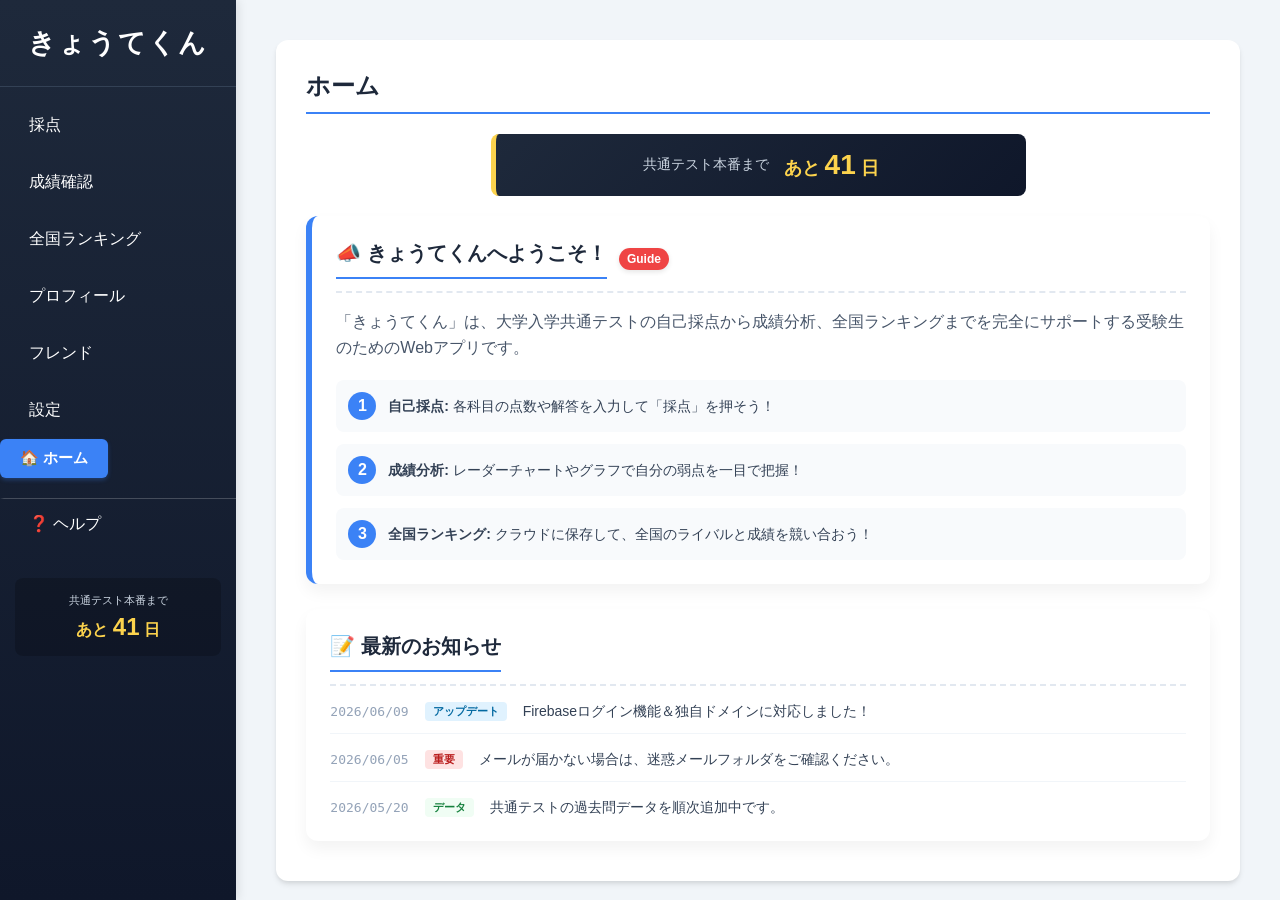
==== commit 0119e39c: "Update index.html" ====
--- a/index.html
+++ b/index.html
@@ -43,6 +43,12 @@
         <main class="main-content">
             <section id="tab-home" class="tab-section active">
                 <h2>ホーム</h2>
+                <div
+                    style="margin: 0 auto 20px; max-width: 500px; background: linear-gradient(135deg, #1e293b, #0f172a); border-left: 5px solid #fcd34d; padding: 15px; border-radius: 8px; text-align: center; color: white; display: flex; justify-content: center; align-items: center; gap: 15px;">
+                    <span style="font-size: 14px; color: #cbd5e1;">共通テスト本番まで</span>
+                    <span style="font-size: 18px; font-weight: bold; color: #fcd34d;">あと <span class="days-to-test"
+                            style="font-size: 28px;">--</span> 日</span>
+                </div>
 
                 <div class="info-card" style="margin-top: 20px;">
                     <div class="info-header">
@@ -94,12 +100,6 @@
 
             <section id="tab-grading" class="tab-section">
                 <h2>マークシート入力</h2>
-                <div class="countdown-mobile"
-                    style="margin: 0 auto 20px; max-width: 500px; background: linear-gradient(135deg, #1e293b, #0f172a); border-left: 5px solid #fcd34d; padding: 15px; border-radius: 8px; text-align: center; color: white; display: flex; justify-content: center; align-items: center; gap: 15px;">
-                    <span style="font-size: 14px; color: #cbd5e1;">共通テスト本番まで</span>
-                    <span style="font-size: 18px; font-weight: bold; color: #fcd34d;">あと <span class="days-to-test"
-                            style="font-size: 28px;">--</span> 日</span>
-                </div>
                 <div id="exam-setup-section"
                     style="max-width: 500px; margin: 0 auto; background: var(--surface); padding: 30px; border-radius: 12px; box-shadow: var(--shadow); border: 2px solid var(--primary);">
                     <h3 style="text-align: center; margin-top: 0; color: var(--text-main);">演習の設定</h3>
@@ -369,8 +369,8 @@
                             <p id="display-friend-count">0 人</p>
                         </div>
                         <div class="stat-box">
-                            <h4>所属グループ</h4>
-                            <p>-</p>
+                            <h4>高校名</h4>
+                            <p id="display-profile-school">未設定</p>
                         </div>
                         <div class="stat-box">
                             <h4>最高偏差値</h4>
@@ -533,34 +533,45 @@
                             勉強すればするほどRPGゲームのようにレベルが上がっていくので、最高レベルを目指して演習を頑張りましょう！
                         </p>
                     </div>
-
+                    <h2>使い方ガイド</h2>
+                    <div
+                        style="background: white; padding: 20px; border-radius: 8px; box-shadow: var(--shadow); border-left: 5px solid var(--primary); margin-top: 30px;">
+                        <h3 style="margin-top: 0; color: var(--primary-dark);">💬 開発者にフィードバックを送る</h3>
+                        <p style="font-size: 14px; color: var(--text-main); line-height: 1.6;">
+                            「バグを見つけた」「こんな機能が欲しい！」など、きょうてくんへのご意見・ご要望をお気軽にお送りください。<br>
+                            <span style="font-size: 12px; color: var(--text-muted);">※返信は行えませんのでご了承ください。</span>
+                        </p>
+                        <textarea id="feedback-text" rows="4" placeholder="ここにメッセージを入力してください..."
+                            style="width: 100%; padding: 12px; border-radius: 6px; border: 1px solid var(--border); box-sizing: border-box; font-family: inherit; resize: vertical; margin-bottom: 15px; font-size: 14px;"></textarea>
+                        <button onclick="submitFeedback()" style="width: 100%; font-size: 16px;">メッセージを送信する</button>
+                    </div>
                 </div>
             </section>
         </main>
         <nav class="bottom-nav">
+            <div class="nav-item" onclick="switchTab('tab-grading'); updateBottomNav(this)">
+                <div class="nav-icon">✏️</div><span>採点</span>
+            </div>
+            <div class="nav-item" onclick="switchTab('tab-results'); updateBottomNav(this)">
+                <div class="nav-icon">📊</div><span>成績</span>
+            </div>
+            <div class="nav-item" onclick="switchTab('tab-ranking'); updateBottomNav(this)">
+                <div class="nav-icon">👑</div><span>順位</span>
+            </div>
+            <div class="nav-item" onclick="switchTab('tab-profile'); updateBottomNav(this)">
+                <div class="nav-icon">👤</div><span>プロフ</span>
+            </div>
+            <div class="nav-item" onclick="switchTab('tab-friends'); updateBottomNav(this)">
+                <div class="nav-icon">🤝</div><span>友だち</span>
+            </div>
+            <div class="nav-item" onclick="switchTab('tab-settings'); updateBottomNav(this)">
+                <div class="nav-icon">⚙️</div><span>設定</span>
+            </div>
+            <div class="nav-item" onclick="switchTab('tab-help'); updateBottomNav(this)">
+                <div class="nav-icon">❓</div><span>ヘルプ</span>
+            </div>
             <div class="nav-item active" onclick="switchTab('tab-home'); updateBottomNav(this)">
                 <div class="nav-icon">🏠</div><span>ホーム</span>
-            </div>
-            <div class="nav-item active" onclick="switchTab('tab-grading'); updateBottomNav(this)">
-                <div class="nav-icon">✏️</div><span>採点</span>
-            </div>
-            <div class="nav-item" onclick="switchTab('tab-results'); updateBottomNav(this)">
-                <div class="nav-icon">📊</div><span>成績</span>
-            </div>
-            <div class="nav-item" onclick="switchTab('tab-ranking'); updateBottomNav(this)">
-                <div class="nav-icon">👑</div><span>順位</span>
-            </div>
-            <div class="nav-item" onclick="switchTab('tab-profile'); updateBottomNav(this)">
-                <div class="nav-icon">👤</div><span>プロフ</span>
-            </div>
-            <div class="nav-item" onclick="switchTab('tab-friends'); updateBottomNav(this)">
-                <div class="nav-icon">🤝</div><span>友だち</span>
-            </div>
-            <div class="nav-item" onclick="switchTab('tab-settings'); updateBottomNav(this)">
-                <div class="nav-icon">⚙️</div><span>設定</span>
-            </div>
-            <div class="nav-item" onclick="switchTab('tab-help'); updateBottomNav(this)">
-                <div class="nav-icon">❓</div><span>ヘルプ</span>
             </div>
         </nav>
     </div>
--- a/style.css
+++ b/style.css
@@ -54,7 +54,7 @@
 
 .sidebar-header h1 {
     margin: 0;
-    font-size: 22px;
+    font-size: 27px;
     letter-spacing: 2px;
 }
 
@@ -982,3 +982,220 @@
         min-width: 450px !important;
     }
 }
+
+/* -----------------------------------
+   使い方＆お知らせカードのUIデザイン
+----------------------------------- */
+.info-card {
+    background: #ffffff;
+    border-radius: 12px;
+    padding: 24px;
+    margin-bottom: 24px;
+    box-shadow: 0 8px 16px rgba(0, 0, 0, 0.05);
+    /* 柔らかい影で浮かせる */
+    border-left: 6px solid var(--primary);
+    /* 左側にアクセントカラーの線 */
+}
+
+.info-header {
+    display: flex;
+    align-items: center;
+    gap: 12px;
+    margin-bottom: 16px;
+    border-bottom: 2px dashed #e2e8f0;
+    padding-bottom: 12px;
+}
+
+.info-header h2 {
+    font-size: 20px;
+    color: #1e293b;
+    margin: 0;
+}
+
+.badge {
+    background-color: #ef4444;
+    color: white;
+    font-size: 12px;
+    font-weight: bold;
+    padding: 4px 8px;
+    border-radius: 20px;
+}
+
+.info-body p {
+    color: #475569;
+    line-height: 1.6;
+    margin-bottom: 20px;
+}
+
+/* ステップ手順のスタイリング */
+.step-list {
+    display: flex;
+    flex-direction: column;
+    gap: 12px;
+}
+
+.step-item {
+    display: flex;
+    align-items: center;
+    background: #f8fafc;
+    padding: 12px;
+    border-radius: 8px;
+    transition: transform 0.2s;
+    /* ホバー時のアニメーション準備 */
+}
+
+/* マウスを乗せたら少し浮き上がるギミック */
+.step-item:hover {
+    transform: translateX(5px);
+    background: #f1f5f9;
+}
+
+.step-num {
+    background: var(--primary);
+    color: white;
+    font-weight: bold;
+    width: 28px;
+    height: 28px;
+    border-radius: 50%;
+    display: flex;
+    align-items: center;
+    justify-content: center;
+    margin-right: 12px;
+    flex-shrink: 0;
+}
+
+.step-item p {
+    margin: 0;
+    font-size: 14px;
+    color: #334155;
+}
+
+/* -----------------------------------
+   フワッと浮かび上がるアニメーション
+----------------------------------- */
+.fade-in-up {
+    opacity: 0;
+    animation: fadeInUp 0.8s cubic-bezier(0.16, 1, 0.3, 1) forwards;
+}
+
+@keyframes fadeInUp {
+    0% {
+        opacity: 0;
+        transform: translateY(20px);
+    }
+
+    100% {
+        opacity: 1;
+        transform: translateY(0);
+    }
+}
+
+/* -----------------------------------
+   お知らせエリアのUIデザイン
+----------------------------------- */
+.news-card {
+    background: #ffffff;
+    border-radius: 12px;
+    padding: 24px;
+    box-shadow: 0 8px 16px rgba(0, 0, 0, 0.05);
+}
+
+.news-list {
+    display: flex;
+    flex-direction: column;
+    gap: 16px;
+}
+
+.news-item {
+    display: flex;
+    align-items: center;
+    gap: 16px;
+    padding-bottom: 12px;
+    border-bottom: 1px solid #f1f5f9;
+}
+
+.news-item:last-child {
+    border-bottom: none;
+    padding-bottom: 0;
+}
+
+.news-date {
+    font-size: 13px;
+    color: #94a3b8;
+    font-family: monospace;
+    flex-shrink: 0;
+}
+
+/* お知らせタグのスタイリング */
+.news-tag {
+    font-size: 11px;
+    font-weight: bold;
+    padding: 2px 8px;
+    border-radius: 4px;
+    flex-shrink: 0;
+}
+
+.news-tag.update {
+    background: #e0f2fe;
+    color: #0369a1;
+}
+
+.news-tag.info {
+    background: #fee2e2;
+    color: #b91c1c;
+}
+
+.news-tag.data {
+    background: #f0fdf4;
+    color: #15803d;
+}
+
+.news-title {
+    margin: 0;
+    font-size: 14px;
+    color: #334155;
+    font-weight: 500;
+}
+
+/* スマホ用の縦並び調整 */
+@media (max-width: 600px) {
+    .news-item {
+        flex-direction: column;
+        align-items: flex-start;
+        gap: 6px;
+    }
+}
+
+/* --- スマホ表示の余白（左右の隙間）を極限まで小さくする --- */
+@media (max-width: 768px) {
+
+    /* 1. 画面全体の枠の余白を減らす（上15px、左右10px、下100px） */
+    .main-content {
+        padding: 15px 10px 100px 10px !important;
+    }
+
+    /* 2. 各タブ（白い大きな箱）の内側の余白を減らす（上下20px、左右15px） */
+    .tab-section {
+        padding: 20px 15px !important;
+    }
+
+    /* 3. ホーム画面の「使い方」や「お知らせ」カードの余白を減らす */
+    .info-card,
+    .news-card {
+        padding: 15px !important;
+    }
+
+    /* 4. 各種設定やプロフィールの内側の箱の余白もスッキリさせる */
+    #exam-setup-section,
+    #direct-input-section,
+    .game-profile-container {
+        padding: 20px 15px !important;
+    }
+
+    /* 5. ヘッダー（ホームなどのタイトル）の文字を少しだけコンパクトに */
+    h2 {
+        font-size: 20px !important;
+        padding-bottom: 8px !important;
+        margin-bottom: 15px !important;
+    }
+}
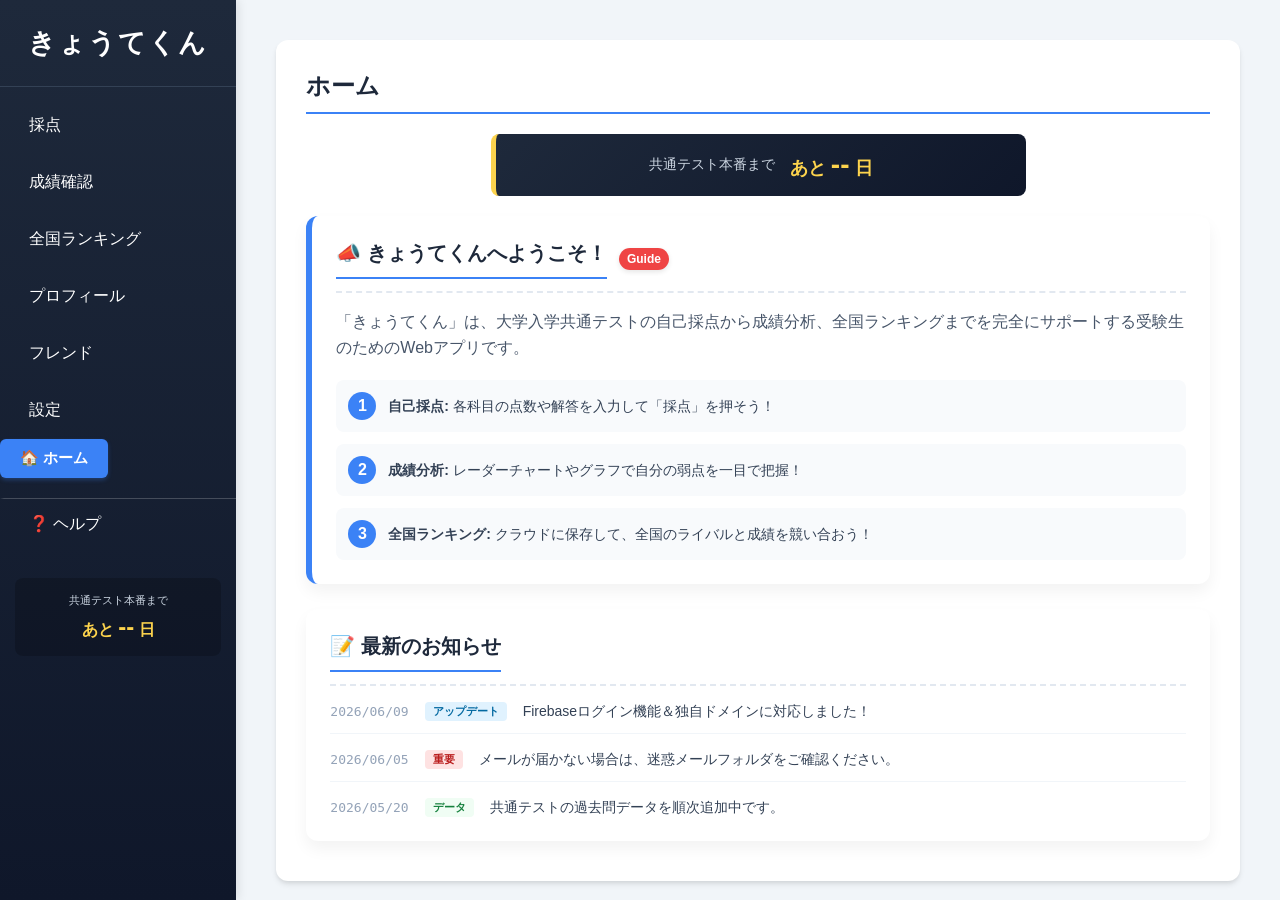
==== commit dedcf44e: "Update index.html" ====
--- a/index.html
+++ b/index.html
@@ -533,7 +533,6 @@
                             勉強すればするほどRPGゲームのようにレベルが上がっていくので、最高レベルを目指して演習を頑張りましょう！
                         </p>
                     </div>
-                    <h2>使い方ガイド</h2>
                     <div
                         style="background: white; padding: 20px; border-radius: 8px; box-shadow: var(--shadow); border-left: 5px solid var(--primary); margin-top: 30px;">
                         <h3 style="margin-top: 0; color: var(--primary-dark);">💬 開発者にフィードバックを送る</h3>
--- a/style.css
+++ b/style.css
@@ -865,10 +865,16 @@
 /* --- スマホ表示のさらなる最適化（レイアウト崩れ防止・強力版） --- */
 @media (max-width: 768px) {
 
-    /* 表の横スクロール対応 */
+    /* ★全体が横ズレするのを防ぐ */
     .scoreContainer {
+        padding-bottom: 15px !important;
+    }
+
+    /* ★テーブルを囲んでいる下のエリアだけを横スクロールさせる */
+    .bottomArea {
         overflow-x: auto !important;
-        padding-bottom: 15px !important;
+        width: 100% !important;
+        padding-bottom: 10px !important;
     }
 
     .scoreTable {
@@ -925,10 +931,16 @@
     }
 
     /* グリッド（バッジ・フレンド一覧）を1列にする */
-    .badges-grid,
     .friend-list-grid {
         grid-template-columns: 1fr !important;
         display: grid !important;
+    }
+
+    /* ★ 実績バッジは広げず、文字の長さに合わせてコンパクトに並べる */
+    .badges-grid {
+        display: flex !important;
+        flex-wrap: wrap !important;
+        gap: 10px !important;
     }
 }
 
